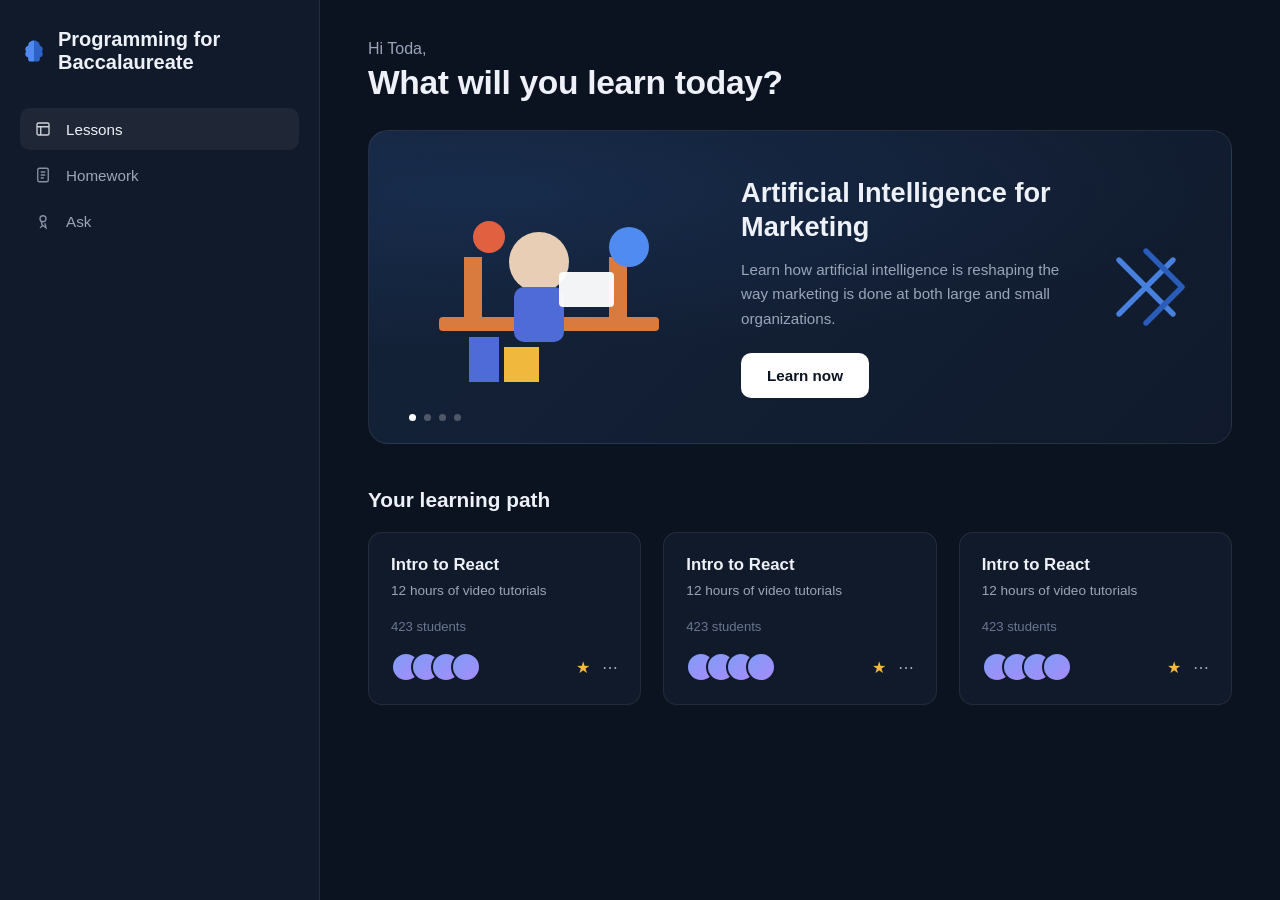
==== index.html @ 3fee0eec "Add files via upload" ====
<!DOCTYPE html>
<html lang="en">
<head>
<meta charset="UTF-8">
<meta name="viewport" content="width=device-width, initial-scale=1.0">
<title>Elearn — What will you learn today?</title>
<link rel="stylesheet" href="style.css">
</head>
<body>

  <!-- Sidebar -->
  <aside class="sidebar">
    <div>
      <div class="brand">
        <svg width="28" height="28" viewBox="0 0 24 24" fill="none">
          <path d="M12 3C9 3 7 5 7 7.5C5.5 7.8 4.5 9 4.5 10.5C4.5 11.3 4.8 12 5.3 12.5C4.8 13 4.5 13.7 4.5 14.5C4.5 16 5.6 17.2 7 17.4V19C7 20.1 7.9 21 9 21H12V3Z" fill="#4f8bf0"/>
          <path d="M12 3C15 3 17 5 17 7.5C18.5 7.8 19.5 9 19.5 10.5C19.5 11.3 19.2 12 18.7 12.5C19.2 13 19.5 13.7 19.5 14.5C19.5 16 18.4 17.2 17 17.4V19C17 20.1 16.1 21 15 21H12V3Z" fill="#2d63c8"/>
        </svg>
        Programming for Baccalaureate
      </div>

      <nav class="nav">
        <a href="#" class="active">
          <svg width="18" height="18" viewBox="0 0 24 24" fill="none" stroke="currentColor" stroke-width="1.8"><rect x="4" y="4" width="16" height="16" rx="2"/><path d="M4 9h16M9 9v11"/></svg>
          Lessons
        </a>
        <a href="homework.html">
          <svg width="18" height="18" viewBox="0 0 24 24" fill="none" stroke="currentColor" stroke-width="1.8"><rect x="5" y="3" width="14" height="18" rx="2"/><path d="M9 8h6M9 12h6M9 16h4"/></svg>
          Homework
        </a>
        <a href="#">
          <svg width="18" height="18" viewBox="0 0 24 24" fill="none" stroke="currentColor" stroke-width="1.8"><circle cx="12" cy="9" r="4"/><path d="M8 21l4-3 4 3-1.5-6M9.5 12l1.5 6"/></svg>
          Ask
        </a>
      </nav>
    </div>

  </aside>

  <!-- Main -->
  <main class="main">
    <div class="greeting">
      <p>Hi Toda,</p>
      <h1>What will you learn today?</h1>
    </div>

    <section class="promo">
      <div class="promo-illustration">
        <svg viewBox="0 0 300 240" fill="none">
          <rect x="30" y="150" width="220" height="14" rx="4" fill="#d97a3f"/>
          <rect x="55" y="90" width="18" height="70" fill="#d97a3f"/>
          <rect x="200" y="90" width="18" height="70" fill="#d97a3f"/>
          <circle cx="130" cy="95" r="30" fill="#e7ceb5"/>
          <rect x="105" y="120" width="50" height="55" rx="10" fill="#4f6bd8"/>
          <rect x="150" y="105" width="55" height="35" rx="4" fill="#ffffff" opacity="0.95"/>
          <circle cx="220" cy="80" r="20" fill="#4f8bf0"/>
          <circle cx="80" cy="70" r="16" fill="#e0603f"/>
          <rect x="60" y="170" width="30" height="45" fill="#4f6bd8"/>
          <rect x="95" y="180" width="35" height="35" fill="#f0b93d"/>
        </svg>
      </div>

      <div class="promo-copy">
        <h2>Artificial Intelligence for Marketing</h2>
        <p>Learn how artificial intelligence is reshaping the way marketing is done at both large and small organizations.</p>
        <button class="btn-primary">Learn now</button>
      </div>

      <div class="promo-mark">
        <svg viewBox="0 0 100 100" fill="none">
          <path d="M20 20 L80 80 M80 20 L20 80" stroke="#4f8bf0" stroke-width="6" stroke-linecap="round"/>
          <path d="M50 10 L90 50 L50 90" stroke="#2d63c8" stroke-width="6" fill="none" stroke-linecap="round" stroke-linejoin="round"/>
        </svg>
      </div>

      <div class="dots">
        <span class="active"></span><span></span><span></span><span></span>
      </div>
    </section>

    <h2 class="section-title">Your learning path</h2>

    <div class="courses">
      <article class="course-card">
        <div>
          <h3 class="course-title">Intro to React</h3>
          <p class="course-sub">12 hours of video tutorials</p>
        </div>
        <div class="course-students">423 students</div>
        <div class="course-footer">
          <div class="avatar-stack">
            <span></span><span></span><span></span><span></span>
          </div>
          <div class="course-actions">
            <span class="star">★</span>
            <span>⋯</span>
          </div>
        </div>
      </article>

      <article class="course-card">
        <div>
          <h3 class="course-title">Intro to React</h3>
          <p class="course-sub">12 hours of video tutorials</p>
        </div>
        <div class="course-students">423 students</div>
        <div class="course-footer">
          <div class="avatar-stack">
            <span></span><span></span><span></span><span></span>
          </div>
          <div class="course-actions">
            <span class="star">★</span>
            <span>⋯</span>
          </div>
        </div>
      </article>

      <article class="course-card">
        <div>
          <h3 class="course-title">Intro to React</h3>
          <p class="course-sub">12 hours of video tutorials</p>
        </div>
        <div class="course-students">423 students</div>
        <div class="course-footer">
          <div class="avatar-stack">
            <span></span><span></span><span></span><span></span>
          </div>
          <div class="course-actions">
            <span class="star">★</span>
            <span>⋯</span>
          </div>
        </div>
      </article>
    </div>
  </main>

</body>
</html>
---- style.css ----
:root {
    --bg: #0b1220;
    --panel: #111a2b;
    --panel-2: #16233a;
    --border: rgba(255, 255, 255, 0.08);
    --text: #eef1f7;
    --text-dim: #9aa5b8;
    --text-dimmer: #6b7690;
    --accent: #3b82f6;
    --accent-2: #60a5fa;
    --gold: #f5b83d;
    --radius-lg: 20px;
    --radius-md: 14px;
    --radius-sm: 10px;
}

* {
    box-sizing: border-box;
}

html,
body {
    margin: 0;
    padding: 0;
    background: var(--bg);
    color: var(--text);
    font-family: -apple-system, BlinkMacSystemFont, "Segoe UI", Roboto, Helvetica, Arial, sans-serif;
}

body {
    display: flex;
    min-height: 100vh;
}

/* ---------- Sidebar ---------- */
.sidebar {
    width: 320px;
    flex-shrink: 0;
    background: var(--panel);
    border-right: 1px solid var(--border);
    padding: 28px 20px;
    display: flex;
    flex-direction: column;
    justify-content: space-between;
    position: sticky;
    top: 0;
    height: 100vh;
}

.brand {
    display: flex;
    align-items: center;
    gap: 10px;
    font-size: 1.25rem;
    font-weight: 700;
    color: var(--text);
    margin-bottom: 34px;
}

.brand svg {
    flex-shrink: 0;
}

.nav {
    display: flex;
    flex-direction: column;
    gap: 4px;
}

.nav a {
    display: flex;
    align-items: center;
    gap: 14px;
    padding: 12px 14px;
    border-radius: var(--radius-sm);
    color: var(--text-dim);
    text-decoration: none;
    font-size: 0.95rem;
    font-weight: 500;
    transition: background 0.15s ease, color 0.15s ease;
}

.nav a svg {
    flex-shrink: 0;
    opacity: 0.85;
}

.nav a:hover {
    background: rgba(255, 255, 255, 0.04);
    color: var(--text);
}

.nav a.active {
    background: rgba(255, 255, 255, 0.06);
    color: var(--text);
}

.account {
    display: flex;
    align-items: center;
    gap: 12px;
    padding: 10px 8px;
    border-top: 1px solid var(--border);
    padding-top: 20px;
}

.avatar {
    width: 40px;
    height: 40px;
    border-radius: 50%;
    background: linear-gradient(135deg, #f6a5c0, #f08bb0);
    flex-shrink: 0;
}

.account-info {
    line-height: 1.3;
    flex: 1;
}

.account-info .name {
    font-weight: 600;
    font-size: 0.9rem;
}

.account-info .plan {
    font-size: 0.8rem;
    color: var(--text-dimmer);
}

.account-toggle {
    color: var(--text-dimmer);
    font-size: 0.9rem;
}

/* ---------- Main content ---------- */
.main {
    flex: 1;
    padding: 40px 48px 60px;
    max-width: 1200px;
}

.greeting p {
    margin: 0 0 6px;
    color: var(--text-dim);
    font-size: 1rem;
}

.greeting h1 {
    margin: 0 0 28px;
    font-size: 2.1rem;
    font-weight: 800;
    letter-spacing: -0.01em;
}

/* ---------- Promo card ---------- */
.promo {
    position: relative;
    background:
        radial-gradient(1200px 260px at 15% 20%, rgba(59, 130, 246, 0.10), transparent 60%),
        linear-gradient(135deg, #14233a, #101a2c);
    border: 1px solid var(--border);
    border-radius: var(--radius-lg);
    padding: 36px 40px;
    display: flex;
    align-items: center;
    justify-content: space-between;
    gap: 32px;
    overflow: hidden;
    margin-bottom: 44px;
}

.promo-illustration {
    flex-shrink: 0;
    width: 300px;
}

.promo-illustration svg {
    width: 100%;
    height: auto;
    display: block;
}

.promo-copy {
    flex: 1;
    min-width: 240px;
}

.promo-copy h2 {
    margin: 0 0 14px;
    font-size: 1.7rem;
    font-weight: 800;
    line-height: 1.25;
}

.promo-copy p {
    margin: 0 0 22px;
    color: var(--text-dim);
    font-size: 0.95rem;
    line-height: 1.6;
    max-width: 42ch;
}

.btn-primary {
    background: #ffffff;
    color: #0b1220;
    border: none;
    padding: 14px 26px;
    border-radius: var(--radius-sm);
    font-weight: 700;
    font-size: 0.95rem;
    cursor: pointer;
    transition: transform 0.12s ease, box-shadow 0.12s ease;
}

.btn-primary:hover {
    transform: translateY(-1px);
    box-shadow: 0 8px 20px rgba(255, 255, 255, 0.12);
}

.promo-mark {
    flex-shrink: 0;
    width: 90px;
    opacity: 0.9;
}

.promo-mark svg {
    width: 100%;
    height: auto;
    display: block;
}

.dots {
    position: absolute;
    bottom: 22px;
    left: 40px;
    display: flex;
    gap: 8px;
}

.dots span {
    width: 7px;
    height: 7px;
    border-radius: 50%;
    background: rgba(255, 255, 255, 0.25);
}

.dots span.active {
    background: #ffffff;
}

/* ---------- Learning path ---------- */
.section-title {
    font-size: 1.3rem;
    font-weight: 800;
    margin: 0 0 20px;
}

.courses {
    display: grid;
    grid-template-columns: repeat(3, 1fr);
    gap: 22px;
}

.course-card {
    background: var(--panel);
    border: 1px solid var(--border);
    border-radius: var(--radius-md);
    padding: 22px;
    display: flex;
    flex-direction: column;
    gap: 18px;
    transition: border-color 0.15s ease;
}

.course-card:hover {
    border-color: rgba(255, 255, 255, 0.18);
}

.course-title {
    font-size: 1.05rem;
    font-weight: 700;
    margin: 0 0 6px;
}

.course-sub {
    color: var(--text-dim);
    font-size: 0.85rem;
    margin: 0;
    line-height: 1.5;
}

.course-students {
    color: var(--text-dimmer);
    font-size: 0.82rem;
}

.course-footer {
    display: flex;
    align-items: center;
    justify-content: space-between;
}

.avatar-stack {
    display: flex;
}

.avatar-stack span {
    width: 30px;
    height: 30px;
    border-radius: 50%;
    border: 2px solid var(--panel);
    margin-left: -10px;
    background: linear-gradient(135deg, #7f9cf5, #a78bfa);
    display: flex;
    align-items: center;
    justify-content: center;
}

.avatar-stack span:first-child {
    margin-left: 0;
}

.course-actions {
    display: flex;
    align-items: center;
    gap: 12px;
    color: var(--text-dim);
}

.star {
    color: var(--gold);
}

/* ---------- Responsive ---------- */
@media (max-width: 980px) {
    .courses {
        grid-template-columns: repeat(2, 1fr);
    }
}

@media (max-width: 860px) {
    body {
        flex-direction: column;
    }

    .sidebar {
        width: 100%;
        height: auto;
        position: relative;
        flex-direction: row;
        align-items: center;
        padding: 16px 20px;
    }

    .nav {
        flex-direction: row;
    }

    .account {
        display: none;
    }

    .brand {
        margin-bottom: 0;
        margin-right: 20px;
    }

    .main {
        padding: 28px 20px 40px;
    }

    .promo {
        flex-wrap: wrap;
    }

    .promo-illustration {
        order: 2;
        width: 220px;
        margin: 0 auto;
    }

    .promo-mark {
        display: none;
    }

    .courses {
        grid-template-columns: 1fr;
    }
}

:focus-visible {
    outline: 2px solid var(--accent-2);
    outline-offset: 2px;
}

@media (prefers-reduced-motion: reduce) {
    * {
        transition: none !important;
    }
}
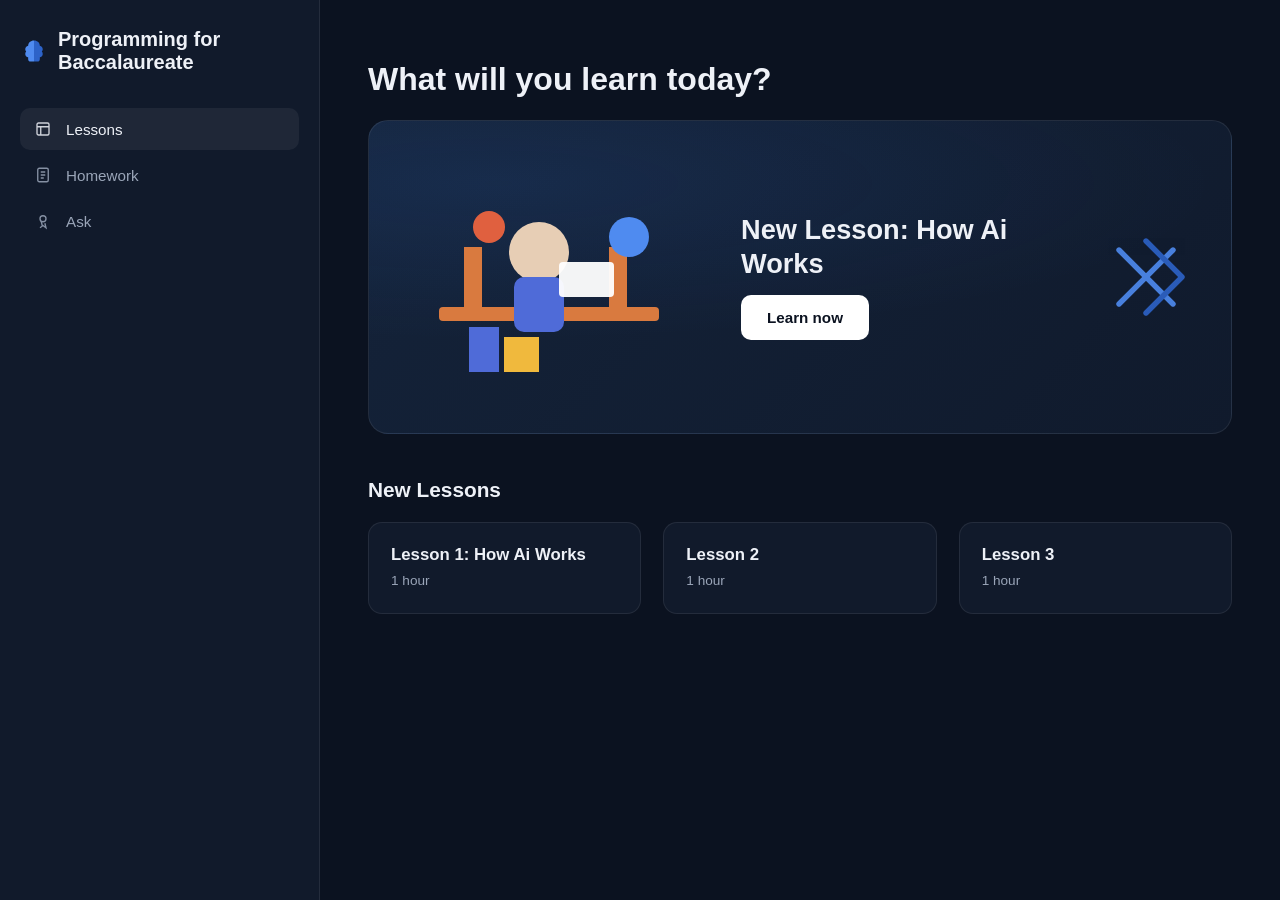
==== commit 96c2e822: "Add files via upload" ====
--- a/index.html
+++ b/index.html
@@ -1,11 +1,13 @@
 <!DOCTYPE html>
 <html lang="en">
+
 <head>
-<meta charset="UTF-8">
-<meta name="viewport" content="width=device-width, initial-scale=1.0">
-<title>Elearn — What will you learn today?</title>
-<link rel="stylesheet" href="style.css">
+  <meta charset="UTF-8">
+  <meta name="viewport" content="width=device-width, initial-scale=1.0">
+  <title>Elearn — What will you learn today?</title>
+  <link rel="stylesheet" href="style.css">
 </head>
+
 <body>
 
   <!-- Sidebar -->
@@ -13,23 +15,36 @@
     <div>
       <div class="brand">
         <svg width="28" height="28" viewBox="0 0 24 24" fill="none">
-          <path d="M12 3C9 3 7 5 7 7.5C5.5 7.8 4.5 9 4.5 10.5C4.5 11.3 4.8 12 5.3 12.5C4.8 13 4.5 13.7 4.5 14.5C4.5 16 5.6 17.2 7 17.4V19C7 20.1 7.9 21 9 21H12V3Z" fill="#4f8bf0"/>
-          <path d="M12 3C15 3 17 5 17 7.5C18.5 7.8 19.5 9 19.5 10.5C19.5 11.3 19.2 12 18.7 12.5C19.2 13 19.5 13.7 19.5 14.5C19.5 16 18.4 17.2 17 17.4V19C17 20.1 16.1 21 15 21H12V3Z" fill="#2d63c8"/>
+          <path
+            d="M12 3C9 3 7 5 7 7.5C5.5 7.8 4.5 9 4.5 10.5C4.5 11.3 4.8 12 5.3 12.5C4.8 13 4.5 13.7 4.5 14.5C4.5 16 5.6 17.2 7 17.4V19C7 20.1 7.9 21 9 21H12V3Z"
+            fill="#4f8bf0" />
+          <path
+            d="M12 3C15 3 17 5 17 7.5C18.5 7.8 19.5 9 19.5 10.5C19.5 11.3 19.2 12 18.7 12.5C19.2 13 19.5 13.7 19.5 14.5C19.5 16 18.4 17.2 17 17.4V19C17 20.1 16.1 21 15 21H12V3Z"
+            fill="#2d63c8" />
         </svg>
         Programming for Baccalaureate
       </div>
 
       <nav class="nav">
         <a href="#" class="active">
-          <svg width="18" height="18" viewBox="0 0 24 24" fill="none" stroke="currentColor" stroke-width="1.8"><rect x="4" y="4" width="16" height="16" rx="2"/><path d="M4 9h16M9 9v11"/></svg>
+          <svg width="18" height="18" viewBox="0 0 24 24" fill="none" stroke="currentColor" stroke-width="1.8">
+            <rect x="4" y="4" width="16" height="16" rx="2" />
+            <path d="M4 9h16M9 9v11" />
+          </svg>
           Lessons
         </a>
         <a href="homework.html">
-          <svg width="18" height="18" viewBox="0 0 24 24" fill="none" stroke="currentColor" stroke-width="1.8"><rect x="5" y="3" width="14" height="18" rx="2"/><path d="M9 8h6M9 12h6M9 16h4"/></svg>
+          <svg width="18" height="18" viewBox="0 0 24 24" fill="none" stroke="currentColor" stroke-width="1.8">
+            <rect x="5" y="3" width="14" height="18" rx="2" />
+            <path d="M9 8h6M9 12h6M9 16h4" />
+          </svg>
           Homework
         </a>
         <a href="#">
-          <svg width="18" height="18" viewBox="0 0 24 24" fill="none" stroke="currentColor" stroke-width="1.8"><circle cx="12" cy="9" r="4"/><path d="M8 21l4-3 4 3-1.5-6M9.5 12l1.5 6"/></svg>
+          <svg width="18" height="18" viewBox="0 0 24 24" fill="none" stroke="currentColor" stroke-width="1.8">
+            <circle cx="12" cy="9" r="4" />
+            <path d="M8 21l4-3 4 3-1.5-6M9.5 12l1.5 6" />
+          </svg>
           Ask
         </a>
       </nav>
@@ -39,100 +54,67 @@
 
   <!-- Main -->
   <main class="main">
-    <div class="greeting">
-      <p>Hi Toda,</p>
-      <h1>What will you learn today?</h1>
+    <h1>What will you learn today?</h1>
     </div>
 
     <section class="promo">
       <div class="promo-illustration">
         <svg viewBox="0 0 300 240" fill="none">
-          <rect x="30" y="150" width="220" height="14" rx="4" fill="#d97a3f"/>
-          <rect x="55" y="90" width="18" height="70" fill="#d97a3f"/>
-          <rect x="200" y="90" width="18" height="70" fill="#d97a3f"/>
-          <circle cx="130" cy="95" r="30" fill="#e7ceb5"/>
-          <rect x="105" y="120" width="50" height="55" rx="10" fill="#4f6bd8"/>
-          <rect x="150" y="105" width="55" height="35" rx="4" fill="#ffffff" opacity="0.95"/>
-          <circle cx="220" cy="80" r="20" fill="#4f8bf0"/>
-          <circle cx="80" cy="70" r="16" fill="#e0603f"/>
-          <rect x="60" y="170" width="30" height="45" fill="#4f6bd8"/>
-          <rect x="95" y="180" width="35" height="35" fill="#f0b93d"/>
+          <rect x="30" y="150" width="220" height="14" rx="4" fill="#d97a3f" />
+          <rect x="55" y="90" width="18" height="70" fill="#d97a3f" />
+          <rect x="200" y="90" width="18" height="70" fill="#d97a3f" />
+          <circle cx="130" cy="95" r="30" fill="#e7ceb5" />
+          <rect x="105" y="120" width="50" height="55" rx="10" fill="#4f6bd8" />
+          <rect x="150" y="105" width="55" height="35" rx="4" fill="#ffffff" opacity="0.95" />
+          <circle cx="220" cy="80" r="20" fill="#4f8bf0" />
+          <circle cx="80" cy="70" r="16" fill="#e0603f" />
+          <rect x="60" y="170" width="30" height="45" fill="#4f6bd8" />
+          <rect x="95" y="180" width="35" height="35" fill="#f0b93d" />
         </svg>
       </div>
 
       <div class="promo-copy">
-        <h2>Artificial Intelligence for Marketing</h2>
-        <p>Learn how artificial intelligence is reshaping the way marketing is done at both large and small organizations.</p>
+        <h2>New Lesson: How Ai Works</h2>
         <button class="btn-primary">Learn now</button>
       </div>
 
       <div class="promo-mark">
         <svg viewBox="0 0 100 100" fill="none">
-          <path d="M20 20 L80 80 M80 20 L20 80" stroke="#4f8bf0" stroke-width="6" stroke-linecap="round"/>
-          <path d="M50 10 L90 50 L50 90" stroke="#2d63c8" stroke-width="6" fill="none" stroke-linecap="round" stroke-linejoin="round"/>
+          <path d="M20 20 L80 80 M80 20 L20 80" stroke="#4f8bf0" stroke-width="6" stroke-linecap="round" />
+          <path d="M50 10 L90 50 L50 90" stroke="#2d63c8" stroke-width="6" fill="none" stroke-linecap="round"
+            stroke-linejoin="round" />
         </svg>
-      </div>
-
-      <div class="dots">
-        <span class="active"></span><span></span><span></span><span></span>
       </div>
     </section>
 
-    <h2 class="section-title">Your learning path</h2>
+    <h2 class="section-title">New Lessons</h2>
 
     <div class="courses">
+      <a href="./lesson.html">
+        <article class="course-card">
+          <div>
+            <h3 class="course-title">Lesson 1: How Ai Works</h3>
+            <p class="course-sub">1 hour</p>
+          </div>
+        </article>
+      </a>
+
       <article class="course-card">
         <div>
-          <h3 class="course-title">Intro to React</h3>
-          <p class="course-sub">12 hours of video tutorials</p>
-        </div>
-        <div class="course-students">423 students</div>
-        <div class="course-footer">
-          <div class="avatar-stack">
-            <span></span><span></span><span></span><span></span>
-          </div>
-          <div class="course-actions">
-            <span class="star">★</span>
-            <span>⋯</span>
-          </div>
+          <h3 class="course-title">Lesson 2</h3>
+          <p class="course-sub">1 hour</p>
         </div>
       </article>
 
       <article class="course-card">
         <div>
-          <h3 class="course-title">Intro to React</h3>
-          <p class="course-sub">12 hours of video tutorials</p>
-        </div>
-        <div class="course-students">423 students</div>
-        <div class="course-footer">
-          <div class="avatar-stack">
-            <span></span><span></span><span></span><span></span>
-          </div>
-          <div class="course-actions">
-            <span class="star">★</span>
-            <span>⋯</span>
-          </div>
-        </div>
-      </article>
-
-      <article class="course-card">
-        <div>
-          <h3 class="course-title">Intro to React</h3>
-          <p class="course-sub">12 hours of video tutorials</p>
-        </div>
-        <div class="course-students">423 students</div>
-        <div class="course-footer">
-          <div class="avatar-stack">
-            <span></span><span></span><span></span><span></span>
-          </div>
-          <div class="course-actions">
-            <span class="star">★</span>
-            <span>⋯</span>
-          </div>
+          <h3 class="course-title">Lesson 3</h3>
+          <p class="course-sub">1 hour</p>
         </div>
       </article>
     </div>
   </main>
 
 </body>
-</html>
+
+</html>
--- a/style.css
+++ b/style.css
@@ -249,6 +249,19 @@
 }
 
 /* ---------- Learning path ---------- */
+.courses a {
+  display: flex;
+  flex-direction: column;
+  height: 100%;
+  color: inherit;
+  text-decoration: none;
+}
+
+.courses a .course-card {
+  flex: 1;
+  width: 100%;
+}
+
 .section-title {
     font-size: 1.3rem;
     font-weight: 800;
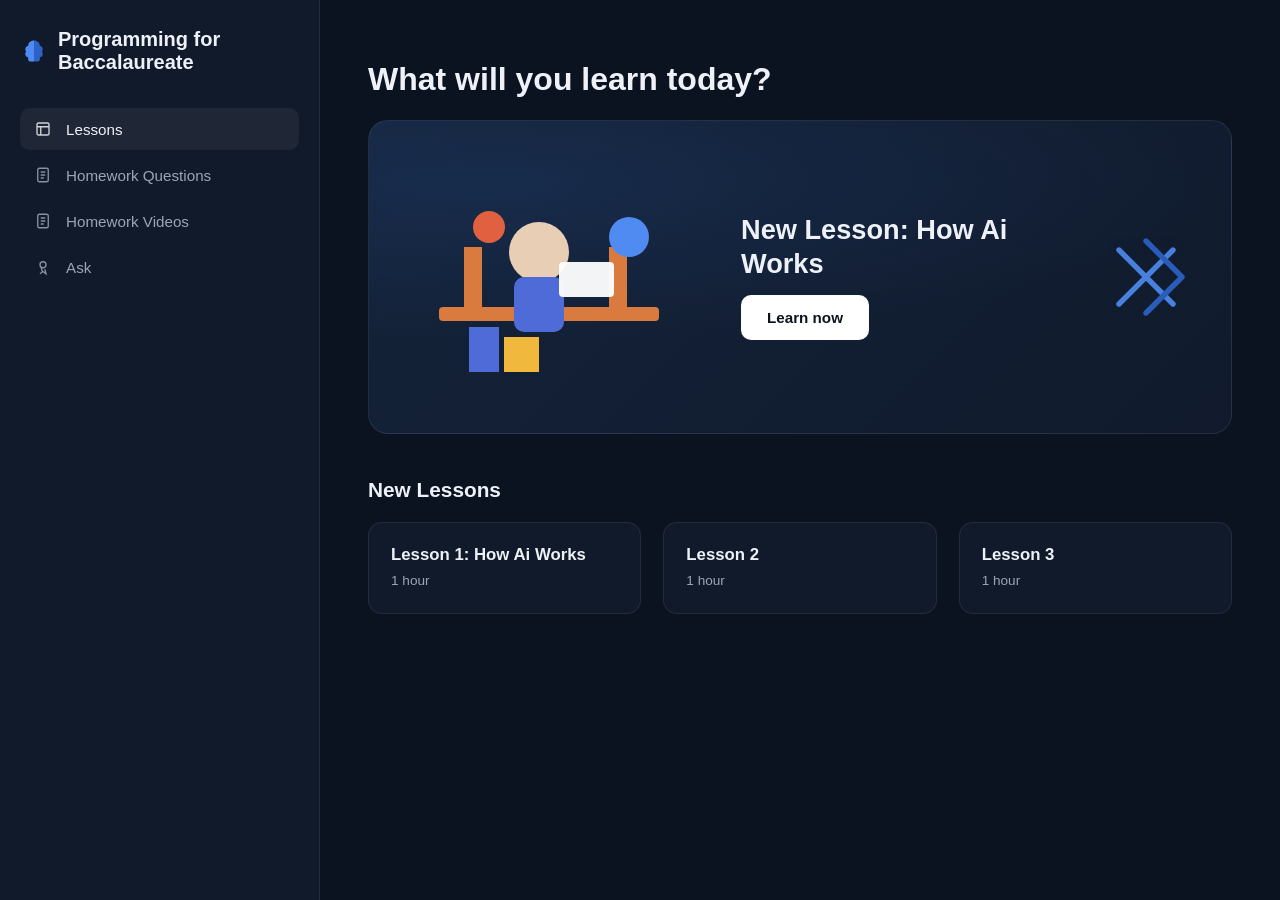
==== commit 4a3a42b7: "Update homework link and add new sections" ====
--- a/index.html
+++ b/index.html
@@ -33,12 +33,19 @@
           </svg>
           Lessons
         </a>
-        <a href="homework.html">
+        <a href="homework-questions.html">
           <svg width="18" height="18" viewBox="0 0 24 24" fill="none" stroke="currentColor" stroke-width="1.8">
             <rect x="5" y="3" width="14" height="18" rx="2" />
             <path d="M9 8h6M9 12h6M9 16h4" />
           </svg>
-          Homework
+          Homework Questions
+        </a>
+        <a href="homework-videos.html">
+          <svg width="18" height="18" viewBox="0 0 24 24" fill="none" stroke="currentColor" stroke-width="1.8">
+            <rect x="5" y="3" width="14" height="18" rx="2" />
+            <path d="M9 8h6M9 12h6M9 16h4" />
+          </svg>
+          Homework Videos
         </a>
         <a href="#">
           <svg width="18" height="18" viewBox="0 0 24 24" fill="none" stroke="currentColor" stroke-width="1.8">
@@ -117,4 +124,4 @@
 
 </body>
 
-</html>+</html>
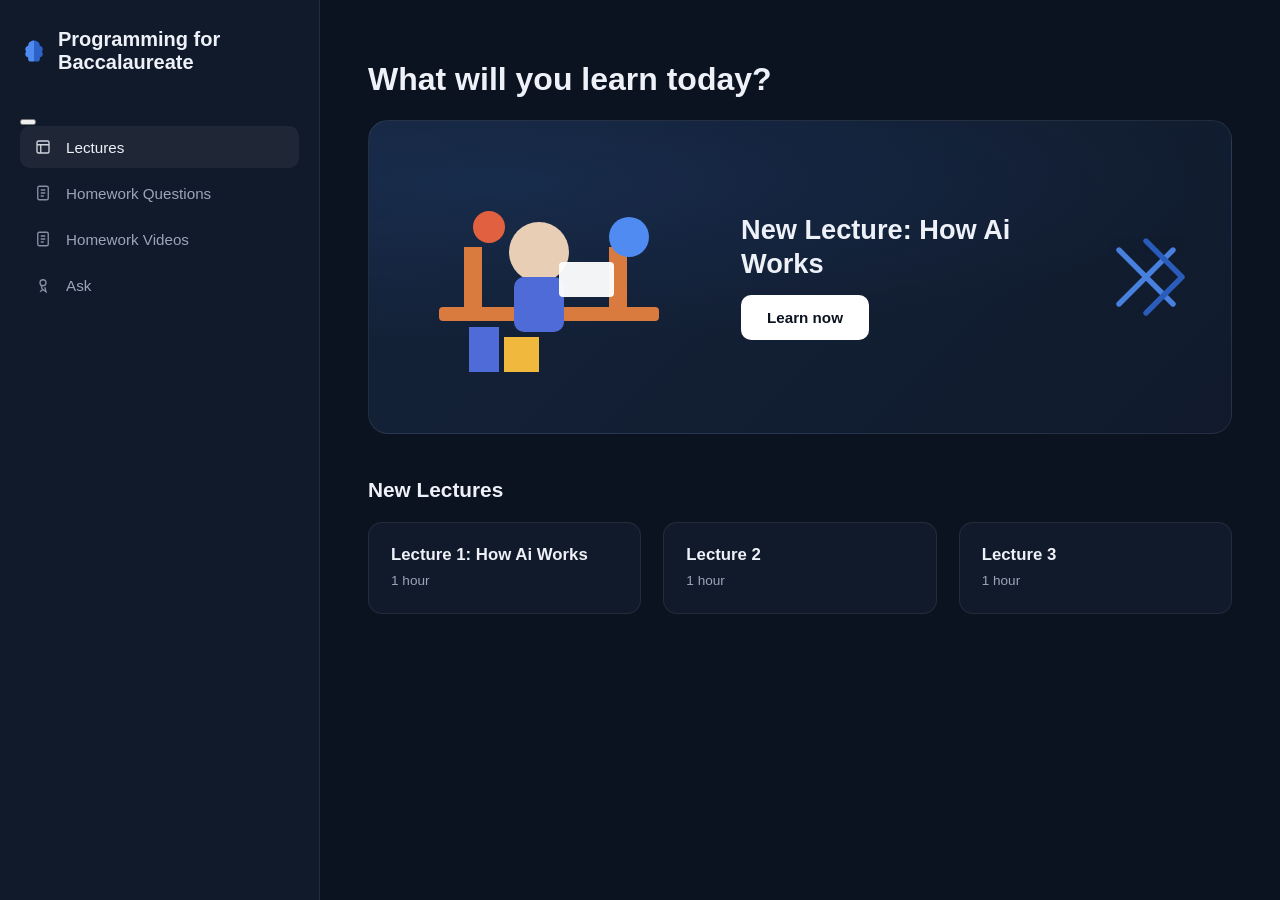
==== commit 7ebafb6d: "Add files via upload" ====
--- a/index.html
+++ b/index.html
@@ -13,27 +13,36 @@
   <!-- Sidebar -->
   <aside class="sidebar">
     <div>
-      <div class="brand">
-        <svg width="28" height="28" viewBox="0 0 24 24" fill="none">
-          <path
-            d="M12 3C9 3 7 5 7 7.5C5.5 7.8 4.5 9 4.5 10.5C4.5 11.3 4.8 12 5.3 12.5C4.8 13 4.5 13.7 4.5 14.5C4.5 16 5.6 17.2 7 17.4V19C7 20.1 7.9 21 9 21H12V3Z"
-            fill="#4f8bf0" />
-          <path
-            d="M12 3C15 3 17 5 17 7.5C18.5 7.8 19.5 9 19.5 10.5C19.5 11.3 19.2 12 18.7 12.5C19.2 13 19.5 13.7 19.5 14.5C19.5 16 18.4 17.2 17 17.4V19C17 20.1 16.1 21 15 21H12V3Z"
-            fill="#2d63c8" />
-        </svg>
-        Programming for Baccalaureate
+      <div class="sidebar-header">
+        <div class="brand">
+          <svg width="28" height="28" viewBox="0 0 24 24" fill="none">
+            <path
+              d="M12 3C9 3 7 5 7 7.5C5.5 7.8 4.5 9 4.5 10.5C4.5 11.3 4.8 12 5.3 12.5C4.8 13 4.5 13.7 4.5 14.5C4.5 16 5.6 17.2 7 17.4V19C7 20.1 7.9 21 9 21H12V3Z"
+              fill="#4f8bf0" />
+            <path
+              d="M12 3C15 3 17 5 17 7.5C18.5 7.8 19.5 9 19.5 10.5C19.5 11.3 19.2 12 18.7 12.5C19.2 13 19.5 13.7 19.5 14.5C19.5 16 18.4 17.2 17 17.4V19C17 20.1 16.1 21 15 21H12V3Z"
+              fill="#2d63c8" />
+          </svg>
+          Programming for Baccalaureate
+        </div>
+
+        <button class="menu-toggle" id="menuToggle" aria-label="Toggle menu" aria-expanded="false"
+          aria-controls="siteNav">
+          <span class="bar"></span>
+          <span class="bar"></span>
+          <span class="bar"></span>
+        </button>
       </div>
 
-      <nav class="nav">
+      <nav class="nav" id="siteNav">
         <a href="#" class="active">
           <svg width="18" height="18" viewBox="0 0 24 24" fill="none" stroke="currentColor" stroke-width="1.8">
             <rect x="4" y="4" width="16" height="16" rx="2" />
             <path d="M4 9h16M9 9v11" />
           </svg>
-          Lessons
+          Lectures
         </a>
-        <a href="homework-questions.html">
+        <a href="./homework-questions.html">
           <svg width="18" height="18" viewBox="0 0 24 24" fill="none" stroke="currentColor" stroke-width="1.8">
             <rect x="5" y="3" width="14" height="18" rx="2" />
             <path d="M9 8h6M9 12h6M9 16h4" />
@@ -81,7 +90,7 @@
       </div>
 
       <div class="promo-copy">
-        <h2>New Lesson: How Ai Works</h2>
+        <h2>New Lecture: How Ai Works</h2>
         <button class="btn-primary">Learn now</button>
       </div>
 
@@ -94,13 +103,13 @@
       </div>
     </section>
 
-    <h2 class="section-title">New Lessons</h2>
+    <h2 class="section-title">New Lectures</h2>
 
     <div class="courses">
-      <a href="./lesson.html">
+      <a href="./lecture.html">
         <article class="course-card">
           <div>
-            <h3 class="course-title">Lesson 1: How Ai Works</h3>
+            <h3 class="course-title">Lecture 1: How Ai Works</h3>
             <p class="course-sub">1 hour</p>
           </div>
         </article>
@@ -108,20 +117,48 @@
 
       <article class="course-card">
         <div>
-          <h3 class="course-title">Lesson 2</h3>
+          <h3 class="course-title">Lecture 2</h3>
           <p class="course-sub">1 hour</p>
         </div>
       </article>
 
       <article class="course-card">
         <div>
-          <h3 class="course-title">Lesson 3</h3>
+          <h3 class="course-title">Lecture 3</h3>
           <p class="course-sub">1 hour</p>
         </div>
       </article>
     </div>
   </main>
 
+  <script>
+    const menuToggle = document.getElementById('menuToggle');
+    const siteNav = document.getElementById('siteNav');
+
+    menuToggle.addEventListener('click', () => {
+      const isOpen = siteNav.classList.toggle('open');
+      menuToggle.classList.toggle('is-active', isOpen);
+      menuToggle.setAttribute('aria-expanded', isOpen);
+    });
+
+    // Close the menu after tapping a link
+    siteNav.querySelectorAll('a').forEach((link) => {
+      link.addEventListener('click', () => {
+        siteNav.classList.remove('open');
+        menuToggle.classList.remove('is-active');
+        menuToggle.setAttribute('aria-expanded', 'false');
+      });
+    });
+
+    // Reset menu state if the viewport grows back to desktop size
+    window.addEventListener('resize', () => {
+      if (window.innerWidth > 860) {
+        siteNav.classList.remove('open');
+        menuToggle.classList.remove('is-active');
+        menuToggle.setAttribute('aria-expanded', 'false');
+      }
+    });
+  </script>
 </body>
 
-</html>
+</html>
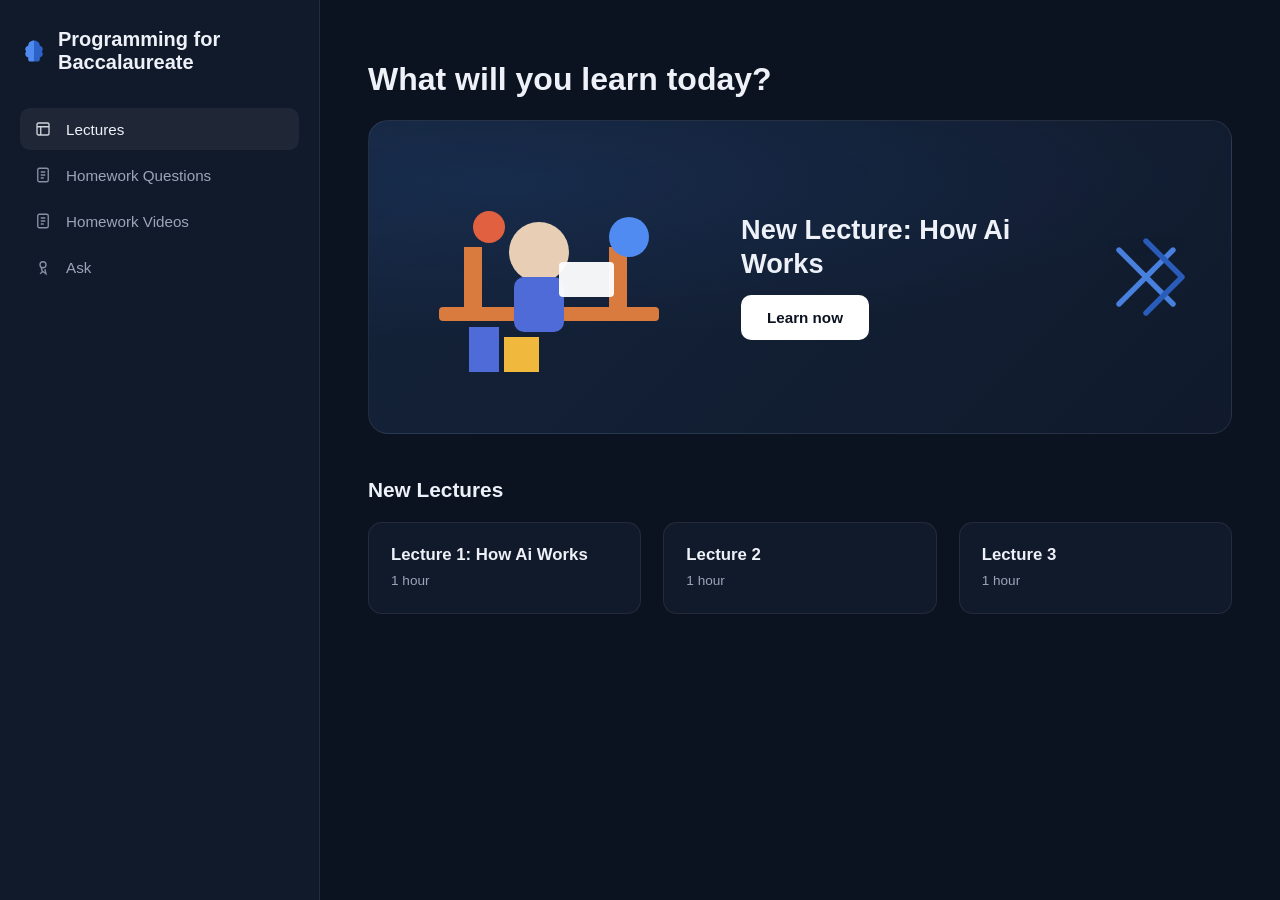
==== commit 4459515e: "Add files via upload" ====
--- a/index.html
+++ b/index.html
@@ -7,6 +7,572 @@
   <title>Elearn — What will you learn today?</title>
   <link rel="stylesheet" href="style.css">
 </head>
+
+<style>
+  :root {
+    --bg: #0b1220;
+    --panel: #111a2b;
+    --panel-2: #16233a;
+    --border: rgba(255, 255, 255, 0.08);
+    --text: #eef1f7;
+    --text-dim: #9aa5b8;
+    --text-dimmer: #6b7690;
+    --accent: #3b82f6;
+    --accent-2: #60a5fa;
+    --gold: #f5b83d;
+    --radius-lg: 20px;
+    --radius-md: 14px;
+    --radius-sm: 10px;
+  }
+
+  * {
+    box-sizing: border-box;
+  }
+
+  html,
+  body {
+    margin: 0;
+    padding: 0;
+    background: var(--bg);
+    color: var(--text);
+    font-family: -apple-system, BlinkMacSystemFont, "Segoe UI", Roboto, Helvetica, Arial, sans-serif;
+  }
+
+  body {
+    display: flex;
+    min-height: 100vh;
+  }
+
+  /* ---------- Sidebar ---------- */
+  .sidebar {
+    width: 320px;
+    flex-shrink: 0;
+    background: var(--panel);
+    border-right: 1px solid var(--border);
+    padding: 28px 20px;
+    display: flex;
+    flex-direction: column;
+    justify-content: space-between;
+    position: sticky;
+    top: 0;
+    height: 100vh;
+  }
+
+  .brand {
+    display: flex;
+    align-items: center;
+    gap: 10px;
+    font-size: 1.25rem;
+    font-weight: 700;
+    color: var(--text);
+    margin-bottom: 34px;
+  }
+
+  .brand svg {
+    flex-shrink: 0;
+  }
+
+  .nav {
+    display: flex;
+    flex-direction: column;
+    gap: 4px;
+  }
+
+  .nav a {
+    display: flex;
+    align-items: center;
+    gap: 14px;
+    padding: 12px 14px;
+    border-radius: var(--radius-sm);
+    color: var(--text-dim);
+    text-decoration: none;
+    font-size: 0.95rem;
+    font-weight: 500;
+    transition: background 0.15s ease, color 0.15s ease;
+  }
+
+  .nav a svg {
+    flex-shrink: 0;
+    opacity: 0.85;
+  }
+
+  .nav a:hover {
+    background: rgba(255, 255, 255, 0.04);
+    color: var(--text);
+  }
+
+  .nav a.active {
+    background: rgba(255, 255, 255, 0.06);
+    color: var(--text);
+  }
+
+  .sidebar-header {
+    display: flex;
+    align-items: center;
+    justify-content: space-between;
+  }
+
+  .menu-toggle {
+    display: none;
+    flex-shrink: 0;
+    width: 36px;
+    height: 36px;
+    padding: 0;
+    background: transparent;
+    border: none;
+    cursor: pointer;
+    flex-direction: column;
+    align-items: center;
+    justify-content: center;
+    gap: 5px;
+  }
+
+  .menu-toggle .bar {
+    width: 22px;
+    height: 2px;
+    border-radius: 2px;
+    background: var(--text);
+    transition: transform 0.2s ease, opacity 0.2s ease;
+  }
+
+  .menu-toggle.is-active .bar:nth-child(1) {
+    transform: translateY(7px) rotate(45deg);
+  }
+
+  .menu-toggle.is-active .bar:nth-child(2) {
+    opacity: 0;
+  }
+
+  .menu-toggle.is-active .bar:nth-child(3) {
+    transform: translateY(-7px) rotate(-45deg);
+  }
+
+  .account {
+    display: flex;
+    align-items: center;
+    gap: 12px;
+    padding: 10px 8px;
+    border-top: 1px solid var(--border);
+    padding-top: 20px;
+  }
+
+  .avatar {
+    width: 40px;
+    height: 40px;
+    border-radius: 50%;
+    background: linear-gradient(135deg, #f6a5c0, #f08bb0);
+    flex-shrink: 0;
+  }
+
+  .account-info {
+    line-height: 1.3;
+    flex: 1;
+  }
+
+  .account-info .name {
+    font-weight: 600;
+    font-size: 0.9rem;
+  }
+
+  .account-info .plan {
+    font-size: 0.8rem;
+    color: var(--text-dimmer);
+  }
+
+  .account-toggle {
+    color: var(--text-dimmer);
+    font-size: 0.9rem;
+  }
+
+  /* ---------- Main content ---------- */
+  .main {
+    flex: 1;
+    padding: 40px 48px 60px;
+    max-width: 1200px;
+  }
+
+  .greeting p {
+    margin: 0 0 6px;
+    color: var(--text-dim);
+    font-size: 1rem;
+  }
+
+  .greeting h1 {
+    margin: 0 0 28px;
+    font-size: 2.1rem;
+    font-weight: 800;
+    letter-spacing: -0.01em;
+  }
+
+  /* ---------- Promo card ---------- */
+  .promo {
+    position: relative;
+    background:
+      radial-gradient(1200px 260px at 15% 20%, rgba(59, 130, 246, 0.10), transparent 60%),
+      linear-gradient(135deg, #14233a, #101a2c);
+    border: 1px solid var(--border);
+    border-radius: var(--radius-lg);
+    padding: 36px 40px;
+    display: flex;
+    align-items: center;
+    justify-content: space-between;
+    gap: 32px;
+    overflow: hidden;
+    margin-bottom: 44px;
+  }
+
+  .promo-illustration {
+    flex-shrink: 0;
+    width: 300px;
+  }
+
+  .promo-illustration svg {
+    width: 100%;
+    height: auto;
+    display: block;
+  }
+
+  .promo-copy {
+    flex: 1;
+    min-width: 240px;
+  }
+
+  .promo-copy h2 {
+    margin: 0 0 14px;
+    font-size: 1.7rem;
+    font-weight: 800;
+    line-height: 1.25;
+  }
+
+  .promo-copy p {
+    margin: 0 0 22px;
+    color: var(--text-dim);
+    font-size: 0.95rem;
+    line-height: 1.6;
+    max-width: 42ch;
+  }
+
+  .btn-primary {
+    background: #ffffff;
+    color: #0b1220;
+    border: none;
+    padding: 14px 26px;
+    border-radius: var(--radius-sm);
+    font-weight: 700;
+    font-size: 0.95rem;
+    cursor: pointer;
+    transition: transform 0.12s ease, box-shadow 0.12s ease;
+  }
+
+  .btn-primary:hover {
+    transform: translateY(-1px);
+    box-shadow: 0 8px 20px rgba(255, 255, 255, 0.12);
+  }
+
+  .promo-mark {
+    flex-shrink: 0;
+    width: 90px;
+    opacity: 0.9;
+  }
+
+  .promo-mark svg {
+    width: 100%;
+    height: auto;
+    display: block;
+  }
+
+  .dots {
+    position: absolute;
+    bottom: 22px;
+    left: 40px;
+    display: flex;
+    gap: 8px;
+  }
+
+  .dots span {
+    width: 7px;
+    height: 7px;
+    border-radius: 50%;
+    background: rgba(255, 255, 255, 0.25);
+  }
+
+  .dots span.active {
+    background: #ffffff;
+  }
+
+  /* ---------- Learning path ---------- */
+  .courses a {
+    display: flex;
+    flex-direction: column;
+    height: 100%;
+    color: inherit;
+    text-decoration: none;
+  }
+
+  .courses a .course-card {
+    flex: 1;
+    width: 100%;
+  }
+
+  .section-title {
+    font-size: 1.3rem;
+    font-weight: 800;
+    margin: 0 0 20px;
+  }
+
+  .courses {
+    display: grid;
+    grid-template-columns: repeat(3, 1fr);
+    gap: 22px;
+  }
+
+  .course-card {
+    background: var(--panel);
+    border: 1px solid var(--border);
+    border-radius: var(--radius-md);
+    padding: 22px;
+    display: flex;
+    flex-direction: column;
+    gap: 18px;
+    transition: border-color 0.15s ease;
+  }
+
+  .course-card:hover {
+    border-color: rgba(255, 255, 255, 0.18);
+  }
+
+  .course-title {
+    font-size: 1.05rem;
+    font-weight: 700;
+    margin: 0 0 6px;
+  }
+
+  .course-sub {
+    color: var(--text-dim);
+    font-size: 0.85rem;
+    margin: 0;
+    line-height: 1.5;
+  }
+
+  .course-students {
+    color: var(--text-dimmer);
+    font-size: 0.82rem;
+  }
+
+  .course-footer {
+    display: flex;
+    align-items: center;
+    justify-content: space-between;
+  }
+
+  .avatar-stack {
+    display: flex;
+  }
+
+  .avatar-stack span {
+    width: 30px;
+    height: 30px;
+    border-radius: 50%;
+    border: 2px solid var(--panel);
+    margin-left: -10px;
+    background: linear-gradient(135deg, #7f9cf5, #a78bfa);
+    display: flex;
+    align-items: center;
+    justify-content: center;
+  }
+
+  .avatar-stack span:first-child {
+    margin-left: 0;
+  }
+
+  .course-actions {
+    display: flex;
+    align-items: center;
+    gap: 12px;
+    color: var(--text-dim);
+  }
+
+  .star {
+    color: var(--gold);
+  }
+
+  /* ---------- Responsive ---------- */
+  @media (max-width: 980px) {
+    .courses {
+      grid-template-columns: repeat(2, 1fr);
+    }
+  }
+
+  @media (max-width: 860px) {
+    body {
+      flex-direction: column;
+    }
+
+    .sidebar {
+      width: 100%;
+      height: auto;
+      position: sticky;
+      top: 0;
+      z-index: 10;
+      flex-direction: column;
+      align-items: stretch;
+      padding: 14px 16px;
+      gap: 12px;
+    }
+
+    .sidebar>div {
+      display: flex;
+      flex-direction: column;
+      gap: 12px;
+    }
+
+    .menu-toggle {
+      display: flex;
+    }
+
+    .nav {
+      display: none;
+      flex-direction: column;
+      gap: 4px;
+      margin-top: 12px;
+      padding-top: 12px;
+      border-top: 1px solid var(--border);
+    }
+
+    .nav.open {
+      display: flex;
+    }
+
+    .nav a {
+      padding: 12px 14px;
+      font-size: 0.95rem;
+    }
+
+    .account {
+      display: none;
+    }
+
+    .brand {
+      margin-bottom: 0;
+      font-size: 1.05rem;
+    }
+
+    .main {
+      padding: 24px 16px 40px;
+      max-width: 100%;
+    }
+
+    .greeting h1 {
+      font-size: 1.6rem;
+      margin-bottom: 20px;
+    }
+
+    .promo {
+      flex-wrap: wrap;
+      padding: 24px 22px;
+      gap: 20px;
+    }
+
+    .promo-illustration {
+      order: 2;
+      width: 220px;
+      margin: 0 auto;
+    }
+
+    .promo-mark {
+      display: none;
+    }
+
+    .promo-copy h2 {
+      font-size: 1.4rem;
+    }
+
+    .courses {
+      grid-template-columns: 1fr;
+    }
+  }
+
+  @media (max-width: 480px) {
+    .sidebar {
+      padding: 12px;
+    }
+
+    .brand {
+      font-size: 0.95rem;
+      gap: 8px;
+    }
+
+    .brand svg {
+      width: 24px;
+      height: 24px;
+    }
+
+    .nav a {
+      padding: 9px 10px;
+      font-size: 0.82rem;
+      gap: 8px;
+    }
+
+    .nav a svg {
+      width: 16px;
+      height: 16px;
+    }
+
+    .main {
+      padding: 20px 14px 32px;
+    }
+
+    .greeting h1 {
+      font-size: 1.35rem;
+    }
+
+    .promo {
+      padding: 20px 16px;
+      border-radius: var(--radius-md);
+      margin-bottom: 32px;
+    }
+
+    .promo-illustration {
+      width: 170px;
+    }
+
+    .promo-copy h2 {
+      font-size: 1.2rem;
+      margin-bottom: 10px;
+    }
+
+    .promo-copy p {
+      font-size: 0.88rem;
+      max-width: none;
+    }
+
+    .btn-primary {
+      width: 100%;
+      padding: 13px 20px;
+      font-size: 0.9rem;
+    }
+
+    .section-title {
+      font-size: 1.1rem;
+    }
+
+    .course-card {
+      padding: 18px;
+    }
+  }
+
+  :focus-visible {
+    outline: 2px solid var(--accent-2);
+    outline-offset: 2px;
+  }
+
+  @media (prefers-reduced-motion: reduce) {
+    * {
+      transition: none !important;
+    }
+  }
+</style>
+
 
 <body>
 
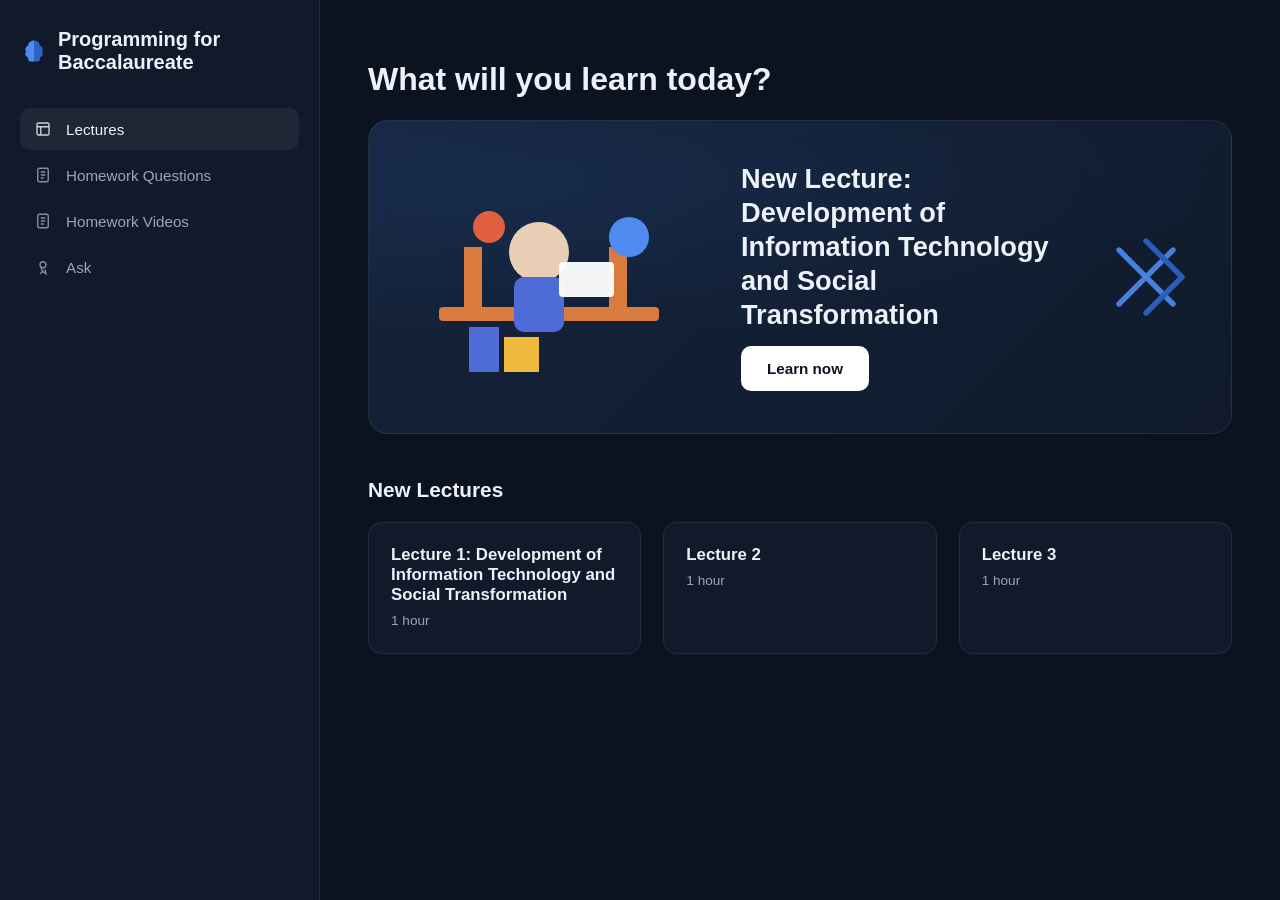
==== commit c05f3068: "Add files via upload" ====
--- a/index.html
+++ b/index.html
@@ -656,7 +656,7 @@
       </div>
 
       <div class="promo-copy">
-        <h2>New Lecture: How Ai Works</h2>
+        <h2>New Lecture: Development of Information Technology and Social Transformation</h2>
         <button class="btn-primary">Learn now</button>
       </div>
 
@@ -675,7 +675,7 @@
       <a href="./lecture.html">
         <article class="course-card">
           <div>
-            <h3 class="course-title">Lecture 1: How Ai Works</h3>
+            <h3 class="course-title">Lecture 1: Development of Information Technology and Social Transformation</h3>
             <p class="course-sub">1 hour</p>
           </div>
         </article>
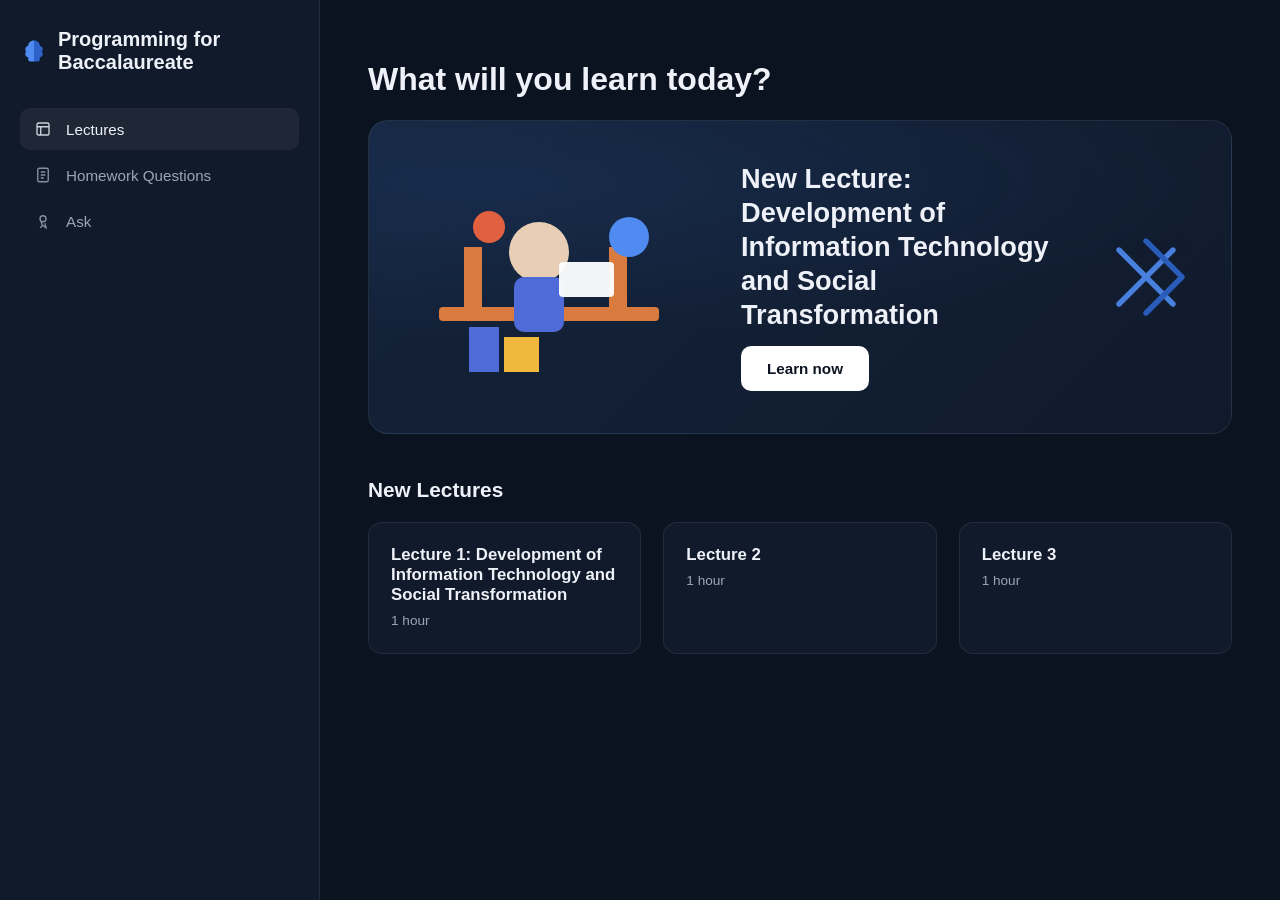
==== commit bda865f4: "Remove homework videos link from index.html Removed link to homework videos." ====
--- a/index.html
+++ b/index.html
@@ -615,13 +615,6 @@
           </svg>
           Homework Questions
         </a>
-        <a href="homework-videos.html">
-          <svg width="18" height="18" viewBox="0 0 24 24" fill="none" stroke="currentColor" stroke-width="1.8">
-            <rect x="5" y="3" width="14" height="18" rx="2" />
-            <path d="M9 8h6M9 12h6M9 16h4" />
-          </svg>
-          Homework Videos
-        </a>
         <a href="#">
           <svg width="18" height="18" viewBox="0 0 24 24" fill="none" stroke="currentColor" stroke-width="1.8">
             <circle cx="12" cy="9" r="4" />
@@ -727,4 +720,4 @@
   </script>
 </body>
 
-</html>+</html>
